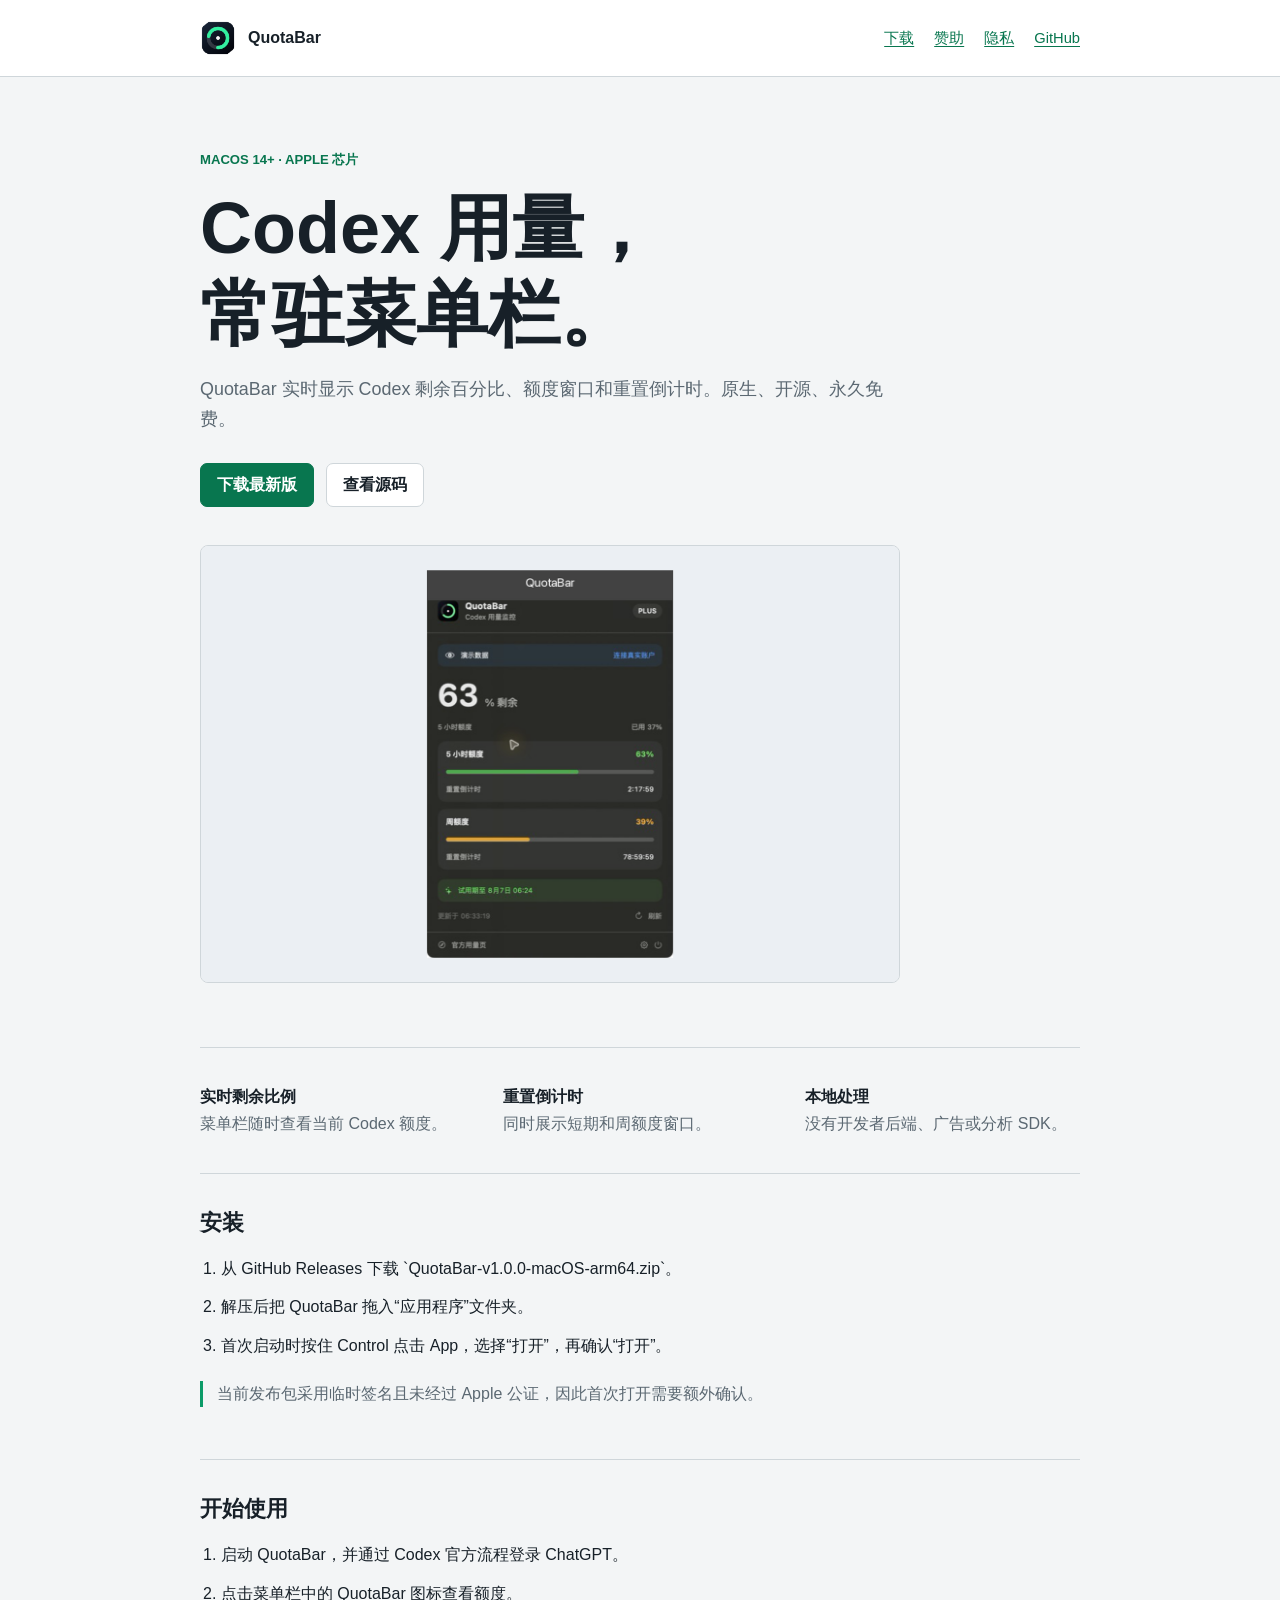
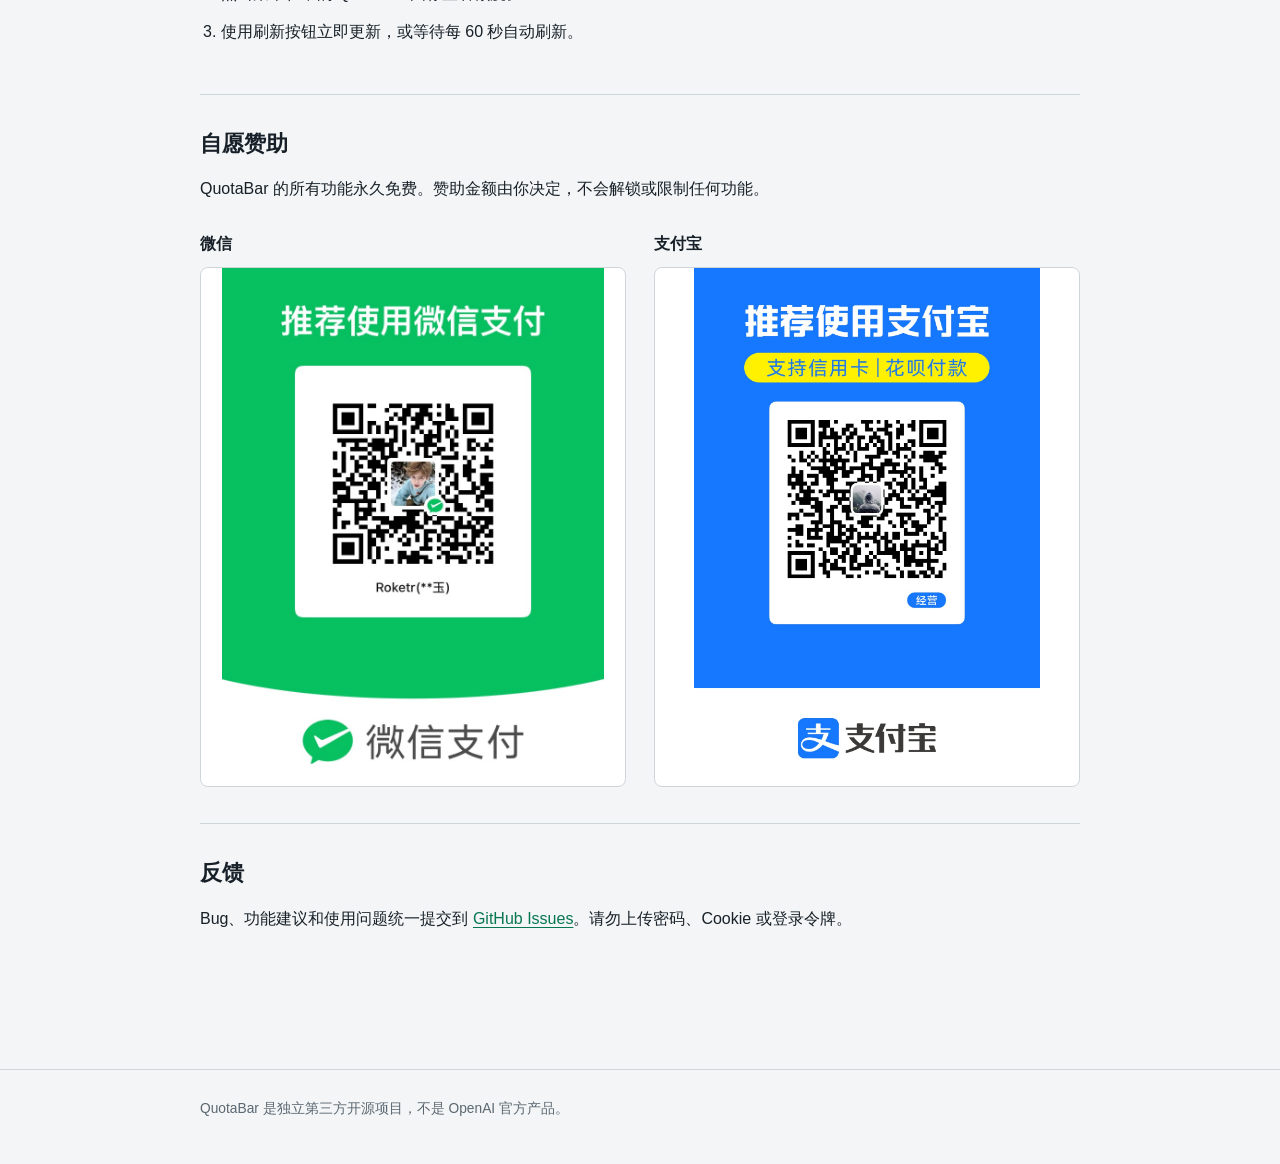
==== docs/index.html @ 38ab8e51 "Release QuotaBar 1.0.0 as free open-source app" ====
<!doctype html>
<html lang="zh-CN">
<head>
  <meta charset="utf-8">
  <meta name="viewport" content="width=device-width, initial-scale=1">
  <meta name="description" content="QuotaBar 下载、使用帮助与自愿赞助。">
  <title>QuotaBar - Codex 用量菜单栏</title>
  <link rel="icon" href="assets/quotabar-icon.png">
  <link rel="stylesheet" href="styles.css">
</head>
<body>
  <header class="site-header">
    <div class="site-header__inner">
      <a class="brand" href="index.html">
        <img src="assets/quotabar-icon.png" alt="">
        <span>QuotaBar</span>
      </a>
      <nav aria-label="主要导航">
        <a href="#download">下载</a>
        <a href="#sponsor">赞助</a>
        <a href="privacy.html">隐私</a>
        <a href="https://github.com/RoketrP/QuotaBar">GitHub</a>
      </nav>
    </div>
  </header>

  <main>
    <section class="intro">
      <p class="eyebrow">macOS 14+ · Apple 芯片</p>
      <h1>Codex 用量，<br>常驻菜单栏。</h1>
      <p class="lede">QuotaBar 实时显示 Codex 剩余百分比、额度窗口和重置倒计时。原生、开源、永久免费。</p>
      <div class="actions">
        <a class="button button--primary" href="https://github.com/RoketrP/QuotaBar/releases/latest">下载最新版</a>
        <a class="button" href="https://github.com/RoketrP/QuotaBar">查看源码</a>
      </div>
      <img class="product-shot" src="assets/quotabar-dashboard.png" alt="QuotaBar 实时用量界面">
    </section>

    <section class="section feature-grid" aria-label="主要功能">
      <div><strong>实时剩余比例</strong><br><span>菜单栏随时查看当前 Codex 额度。</span></div>
      <div><strong>重置倒计时</strong><br><span>同时展示短期和周额度窗口。</span></div>
      <div><strong>本地处理</strong><br><span>没有开发者后端、广告或分析 SDK。</span></div>
    </section>

    <section class="section" id="download">
      <h2>安装</h2>
      <ol class="steps">
        <li>从 GitHub Releases 下载 `QuotaBar-v1.0.0-macOS-arm64.zip`。</li>
        <li>解压后把 QuotaBar 拖入“应用程序”文件夹。</li>
        <li>首次启动时按住 Control 点击 App，选择“打开”，再确认“打开”。</li>
      </ol>
      <p class="notice">当前发布包采用临时签名且未经过 Apple 公证，因此首次打开需要额外确认。</p>
    </section>

    <section class="section">
      <h2>开始使用</h2>
      <ol class="steps">
        <li>启动 QuotaBar，并通过 Codex 官方流程登录 ChatGPT。</li>
        <li>点击菜单栏中的 QuotaBar 图标查看额度。</li>
        <li>使用刷新按钮立即更新，或等待每 60 秒自动刷新。</li>
      </ol>
    </section>

    <section class="section" id="sponsor">
      <h2>自愿赞助</h2>
      <p>QuotaBar 的所有功能永久免费。赞助金额由你决定，不会解锁或限制任何功能。</p>
      <div class="sponsor-grid">
        <figure>
          <figcaption>微信</figcaption>
          <img src="assets/sponsor-wechat.jpg" alt="微信收款码">
        </figure>
        <figure>
          <figcaption>支付宝</figcaption>
          <img src="assets/sponsor-alipay.jpg" alt="支付宝收款码">
        </figure>
      </div>
    </section>

    <section class="section">
      <h2>反馈</h2>
      <p>Bug、功能建议和使用问题统一提交到 <a href="https://github.com/RoketrP/QuotaBar/issues">GitHub Issues</a>。请勿上传密码、Cookie 或登录令牌。</p>
    </section>
  </main>

  <footer class="site-footer">
    <div class="site-footer__inner">QuotaBar 是独立第三方开源项目，不是 OpenAI 官方产品。</div>
  </footer>
</body>
</html>
---- docs/styles.css ----
:root {
  color-scheme: light dark;
  --paper: #f3f5f6;
  --ink: #172028;
  --muted: #5b6872;
  --line: #cfd6da;
  --accent: #0b9b68;
  --accent-dark: #08764f;
  --panel: #ffffff;
}

* {
  box-sizing: border-box;
}

html {
  font-family: "Avenir Next", "PingFang SC", "Hiragino Sans GB", sans-serif;
  line-height: 1.65;
  background: var(--paper);
  color: var(--ink);
}

body {
  margin: 0;
}

a {
  color: var(--accent-dark);
  text-underline-offset: 0.2em;
}

.site-header {
  border-bottom: 1px solid var(--line);
  background: var(--panel);
}

.site-header__inner,
main,
.site-footer__inner {
  width: min(880px, calc(100% - 40px));
  margin: 0 auto;
}

.site-header__inner {
  min-height: 76px;
  display: flex;
  align-items: center;
  justify-content: space-between;
  gap: 24px;
}

.brand {
  display: flex;
  align-items: center;
  gap: 12px;
  color: var(--ink);
  text-decoration: none;
  font-weight: 700;
}

.brand img {
  width: 36px;
  height: 36px;
  border-radius: 8px;
}

nav {
  display: flex;
  gap: 20px;
  font-size: 0.92rem;
}

main {
  padding: 72px 0 84px;
}

.intro {
  max-width: 700px;
  margin-bottom: 64px;
}

h1,
h2 {
  letter-spacing: 0;
  line-height: 1.2;
}

h1 {
  margin: 0 0 18px;
  font-size: clamp(2.15rem, 7vw, 4.5rem);
  font-weight: 750;
}

h2 {
  margin: 0 0 20px;
  font-size: 1.35rem;
}

p {
  margin: 0 0 1em;
}

.lede {
  color: var(--muted);
  font-size: 1.12rem;
}

.eyebrow {
  margin-bottom: 14px;
  color: var(--accent-dark);
  font-size: 0.82rem;
  font-weight: 700;
  text-transform: uppercase;
}

.actions {
  display: flex;
  flex-wrap: wrap;
  gap: 12px;
  margin: 28px 0 38px;
}

.button {
  display: inline-flex;
  align-items: center;
  min-height: 42px;
  padding: 8px 16px;
  border: 1px solid var(--line);
  border-radius: 7px;
  color: var(--ink);
  background: var(--panel);
  font-weight: 650;
  text-decoration: none;
}

.button--primary {
  border-color: var(--accent-dark);
  color: #ffffff;
  background: var(--accent-dark);
}

.product-shot {
  display: block;
  width: 100%;
  border: 1px solid var(--line);
  border-radius: 8px;
}

.section {
  padding: 36px 0;
  border-top: 1px solid var(--line);
}

.feature-grid {
  display: grid;
  grid-template-columns: repeat(3, minmax(0, 1fr));
  gap: 28px;
}

.feature-grid span,
.notice {
  color: var(--muted);
}

.notice {
  margin-top: 22px;
  padding-left: 14px;
  border-left: 3px solid var(--accent);
}

.sponsor-grid {
  display: grid;
  grid-template-columns: repeat(2, minmax(0, 1fr));
  gap: 28px;
  margin-top: 28px;
}

.sponsor-grid figure {
  margin: 0;
}

.sponsor-grid figcaption {
  margin-bottom: 10px;
  font-weight: 700;
}

.sponsor-grid img {
  display: block;
  width: 100%;
  max-height: 520px;
  border: 1px solid var(--line);
  border-radius: 8px;
  object-fit: contain;
  background: #ffffff;
}

.steps,
.plain-list {
  margin: 0;
  padding-left: 1.3rem;
}

.steps li,
.plain-list li {
  margin: 0 0 12px;
}

.status-line {
  display: grid;
  grid-template-columns: 10px 1fr;
  gap: 12px;
  align-items: start;
  margin: 18px 0;
}

.status-line::before {
  content: "";
  width: 10px;
  height: 10px;
  margin-top: 0.5em;
  border-radius: 50%;
  background: var(--accent);
}

.site-footer {
  border-top: 1px solid var(--line);
  color: var(--muted);
}

.site-footer__inner {
  padding: 28px 0 44px;
  font-size: 0.86rem;
}

@media (max-width: 620px) {
  .site-header__inner {
    align-items: flex-start;
    flex-direction: column;
    padding: 18px 0;
  }

  main {
    padding-top: 48px;
  }

  nav {
    width: 100%;
    justify-content: space-between;
  }

  .feature-grid,
  .sponsor-grid {
    grid-template-columns: 1fr;
  }
}

@media (prefers-color-scheme: dark) {
  :root {
    --paper: #171c20;
    --ink: #f2f5f6;
    --muted: #a9b3b9;
    --line: #354047;
    --accent: #39d692;
    --accent-dark: #6ee4ae;
    --panel: #1f262b;
  }
}
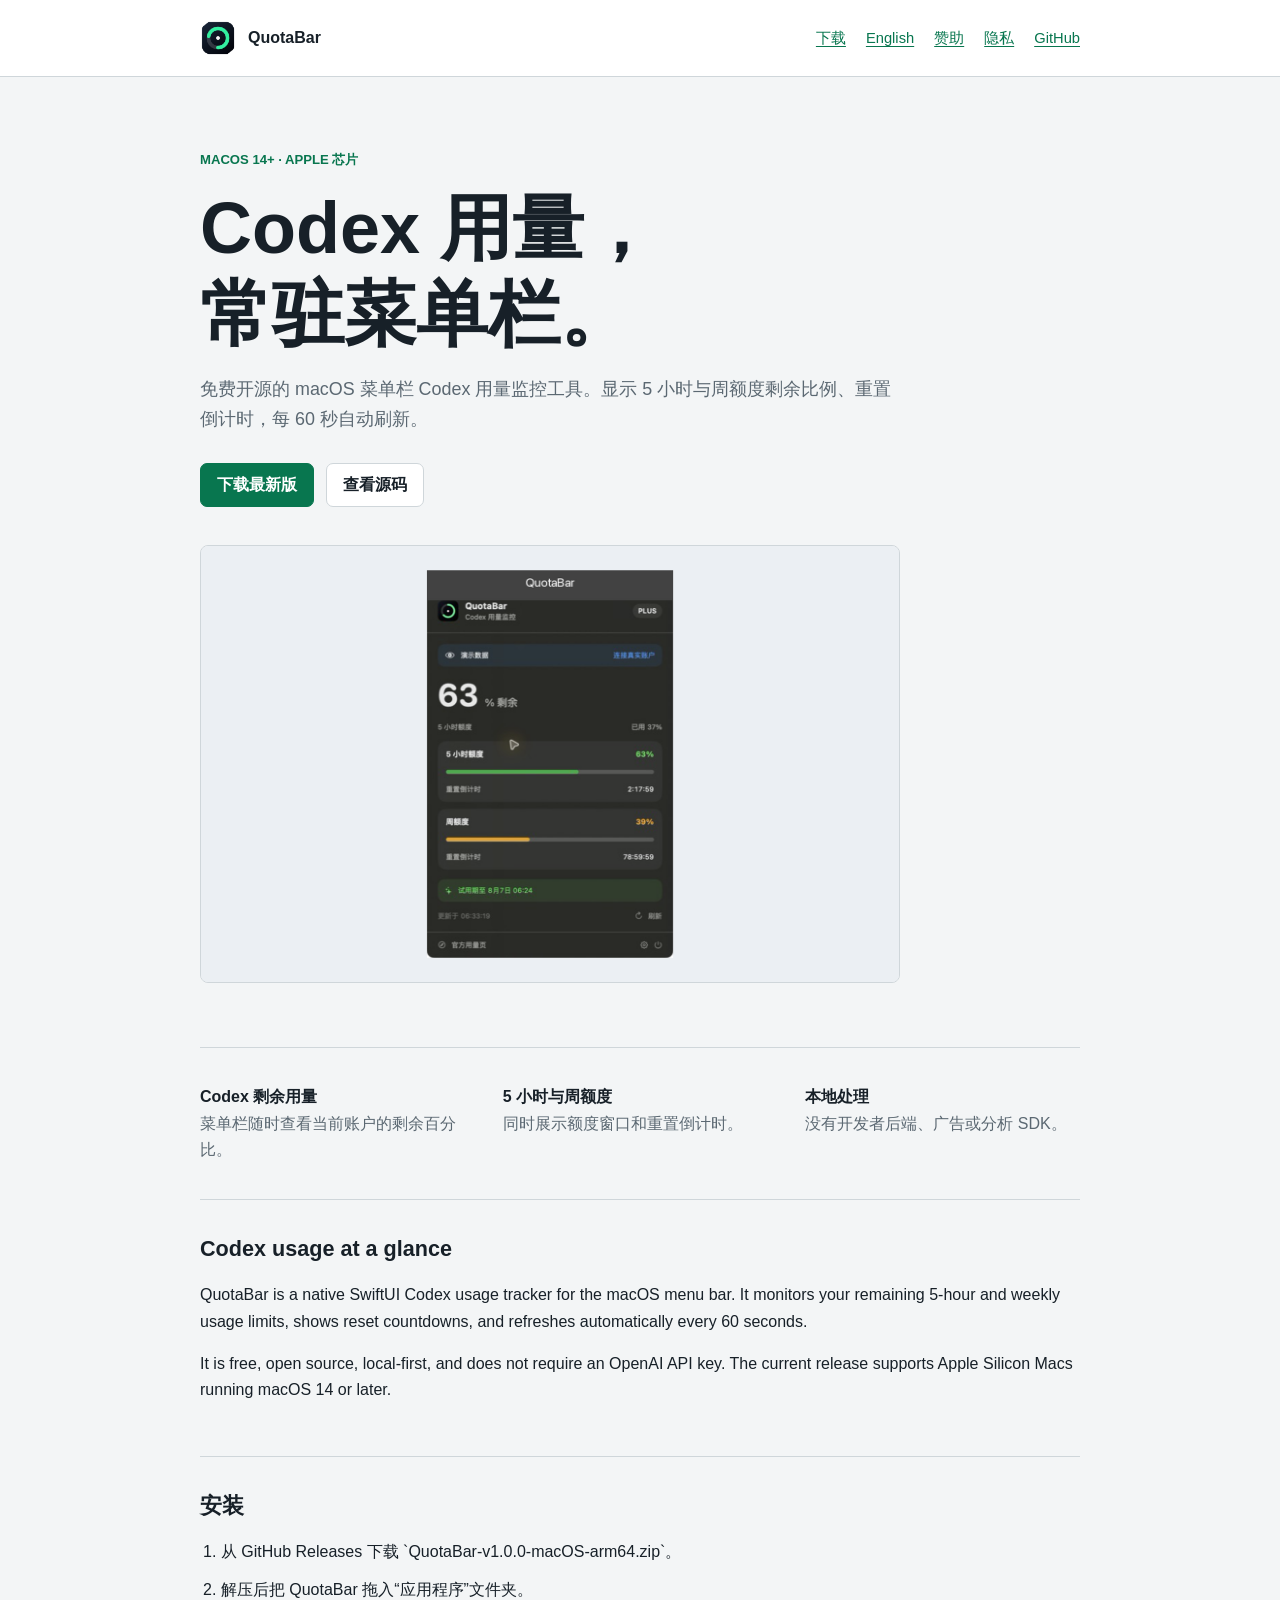
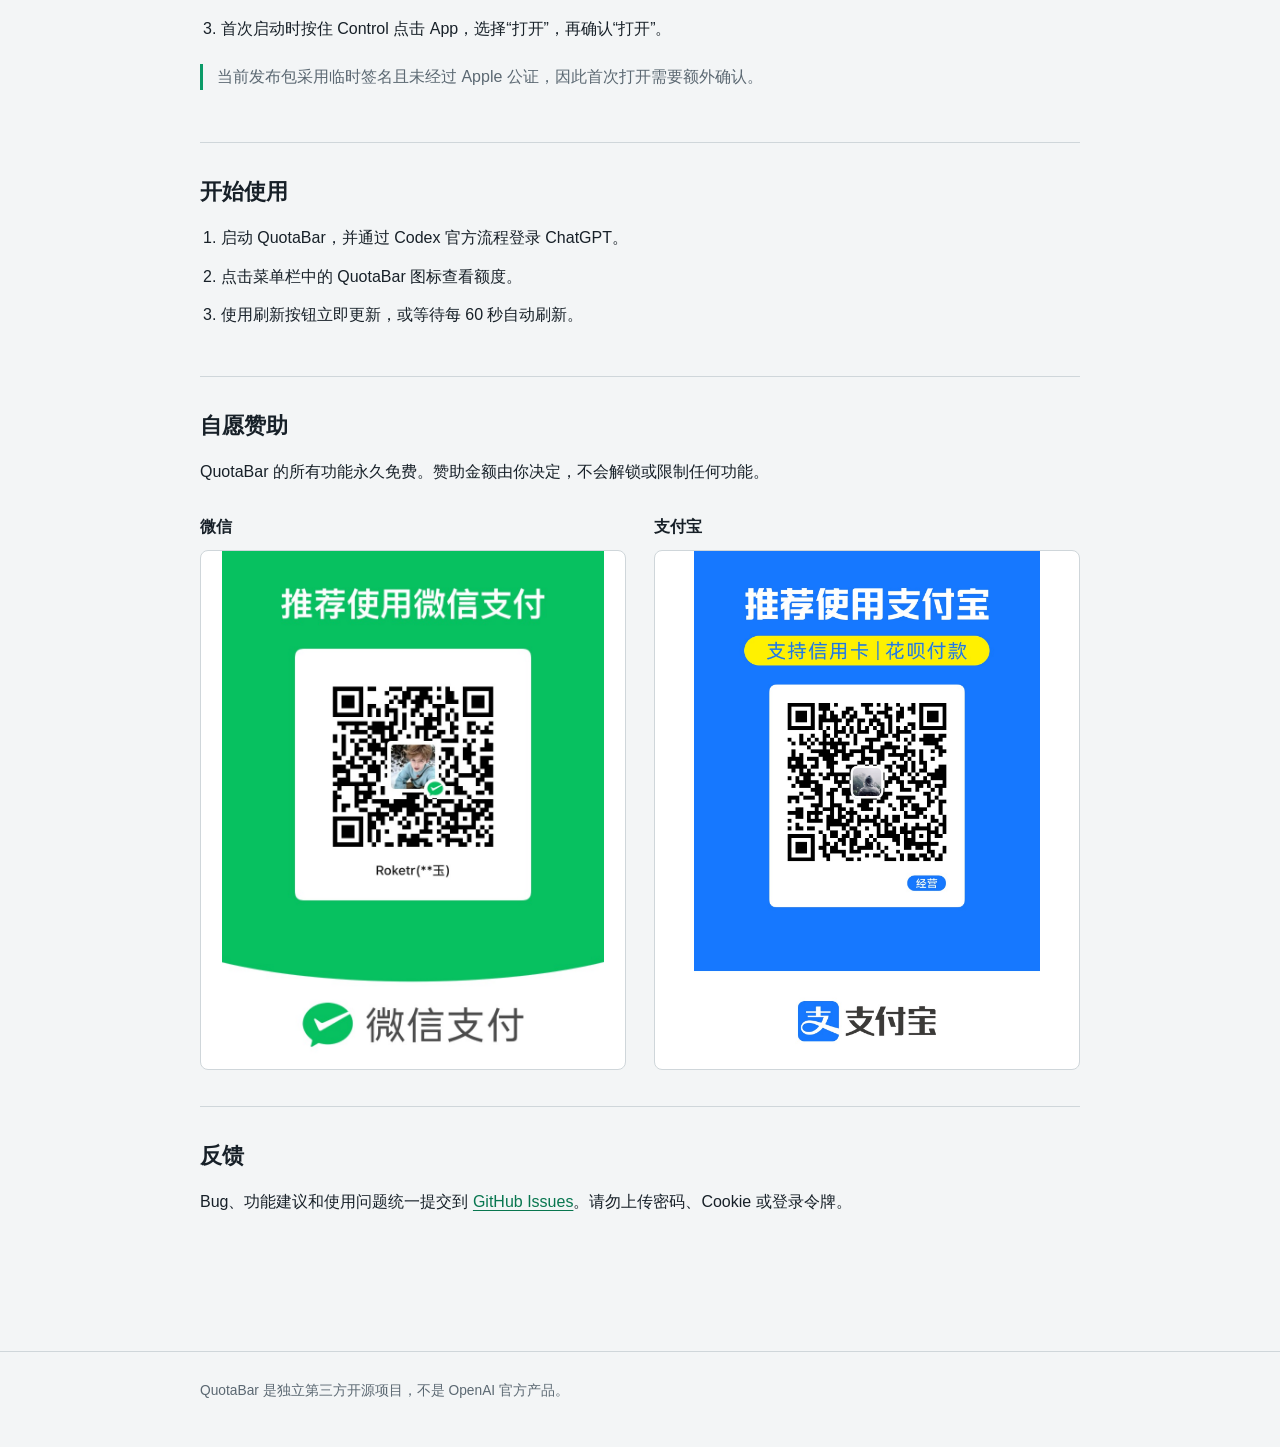
==== commit 7294eb6c: "Improve repository discoverability" ====
--- a/docs/index.html
+++ b/docs/index.html
@@ -3,10 +3,45 @@
 <head>
   <meta charset="utf-8">
   <meta name="viewport" content="width=device-width, initial-scale=1">
-  <meta name="description" content="QuotaBar 下载、使用帮助与自愿赞助。">
-  <title>QuotaBar - Codex 用量菜单栏</title>
+  <meta name="description" content="QuotaBar 是免费开源的 macOS 菜单栏 Codex 用量监控工具，显示 5 小时与周额度剩余比例、重置倒计时，每 60 秒自动刷新。">
+  <meta name="robots" content="index, follow">
+  <meta name="theme-color" content="#08764f">
+  <link rel="canonical" href="https://roketrp.github.io/QuotaBar/">
+  <meta property="og:type" content="website">
+  <meta property="og:site_name" content="QuotaBar">
+  <meta property="og:title" content="QuotaBar - Codex Usage Tracker for macOS">
+  <meta property="og:description" content="在 macOS 菜单栏查看 Codex 5 小时与周额度、剩余百分比和重置倒计时。免费、开源、本地优先。">
+  <meta property="og:url" content="https://roketrp.github.io/QuotaBar/">
+  <meta property="og:image" content="https://roketrp.github.io/QuotaBar/assets/quotabar-dashboard.png">
+  <meta property="og:image:alt" content="QuotaBar 在 macOS 菜单栏显示 Codex 用量与重置时间">
+  <meta name="twitter:card" content="summary_large_image">
+  <meta name="twitter:title" content="QuotaBar - Codex Usage Tracker for macOS">
+  <meta name="twitter:description" content="Free and open-source Codex usage monitor for the macOS menu bar.">
+  <meta name="twitter:image" content="https://roketrp.github.io/QuotaBar/assets/quotabar-dashboard.png">
+  <title>QuotaBar - 免费开源的 Codex 用量监控与 macOS 菜单栏工具</title>
   <link rel="icon" href="assets/quotabar-icon.png">
   <link rel="stylesheet" href="styles.css">
+  <script type="application/ld+json">
+  {
+    "@context": "https://schema.org",
+    "@type": "SoftwareApplication",
+    "name": "QuotaBar",
+    "alternateName": "Codex Usage Tracker for macOS",
+    "description": "Free and open-source Codex usage tracker for the macOS menu bar. Monitor remaining 5-hour and weekly limits and reset countdowns.",
+    "url": "https://roketrp.github.io/QuotaBar/",
+    "downloadUrl": "https://github.com/RoketrP/QuotaBar/releases/latest",
+    "codeRepository": "https://github.com/RoketrP/QuotaBar",
+    "softwareVersion": "1.0.0",
+    "operatingSystem": "macOS 14 or later",
+    "applicationCategory": "UtilitiesApplication",
+    "license": "https://opensource.org/license/mit",
+    "offers": {
+      "@type": "Offer",
+      "price": "0",
+      "priceCurrency": "CNY"
+    }
+  }
+  </script>
 </head>
 <body>
   <header class="site-header">
@@ -17,6 +52,7 @@
       </a>
       <nav aria-label="主要导航">
         <a href="#download">下载</a>
+        <a href="#english">English</a>
         <a href="#sponsor">赞助</a>
         <a href="privacy.html">隐私</a>
         <a href="https://github.com/RoketrP/QuotaBar">GitHub</a>
@@ -28,7 +64,7 @@
     <section class="intro">
       <p class="eyebrow">macOS 14+ · Apple 芯片</p>
       <h1>Codex 用量，<br>常驻菜单栏。</h1>
-      <p class="lede">QuotaBar 实时显示 Codex 剩余百分比、额度窗口和重置倒计时。原生、开源、永久免费。</p>
+      <p class="lede">免费开源的 macOS 菜单栏 Codex 用量监控工具。显示 5 小时与周额度剩余比例、重置倒计时，每 60 秒自动刷新。</p>
       <div class="actions">
         <a class="button button--primary" href="https://github.com/RoketrP/QuotaBar/releases/latest">下载最新版</a>
         <a class="button" href="https://github.com/RoketrP/QuotaBar">查看源码</a>
@@ -37,9 +73,15 @@
     </section>
 
     <section class="section feature-grid" aria-label="主要功能">
-      <div><strong>实时剩余比例</strong><br><span>菜单栏随时查看当前 Codex 额度。</span></div>
-      <div><strong>重置倒计时</strong><br><span>同时展示短期和周额度窗口。</span></div>
+      <div><strong>Codex 剩余用量</strong><br><span>菜单栏随时查看当前账户的剩余百分比。</span></div>
+      <div><strong>5 小时与周额度</strong><br><span>同时展示额度窗口和重置倒计时。</span></div>
       <div><strong>本地处理</strong><br><span>没有开发者后端、广告或分析 SDK。</span></div>
+    </section>
+
+    <section class="section" id="english" lang="en">
+      <h2>Codex usage at a glance</h2>
+      <p>QuotaBar is a native SwiftUI Codex usage tracker for the macOS menu bar. It monitors your remaining 5-hour and weekly usage limits, shows reset countdowns, and refreshes automatically every 60 seconds.</p>
+      <p>It is free, open source, local-first, and does not require an OpenAI API key. The current release supports Apple Silicon Macs running macOS 14 or later.</p>
     </section>
 
     <section class="section" id="download">
--- a/docs/styles.css
+++ b/docs/styles.css
@@ -66,6 +66,7 @@
 
 nav {
   display: flex;
+  flex-wrap: wrap;
   gap: 20px;
   font-size: 0.92rem;
 }
@@ -245,7 +246,7 @@
 
   nav {
     width: 100%;
-    justify-content: space-between;
+    gap: 10px 18px;
   }
 
   .feature-grid,
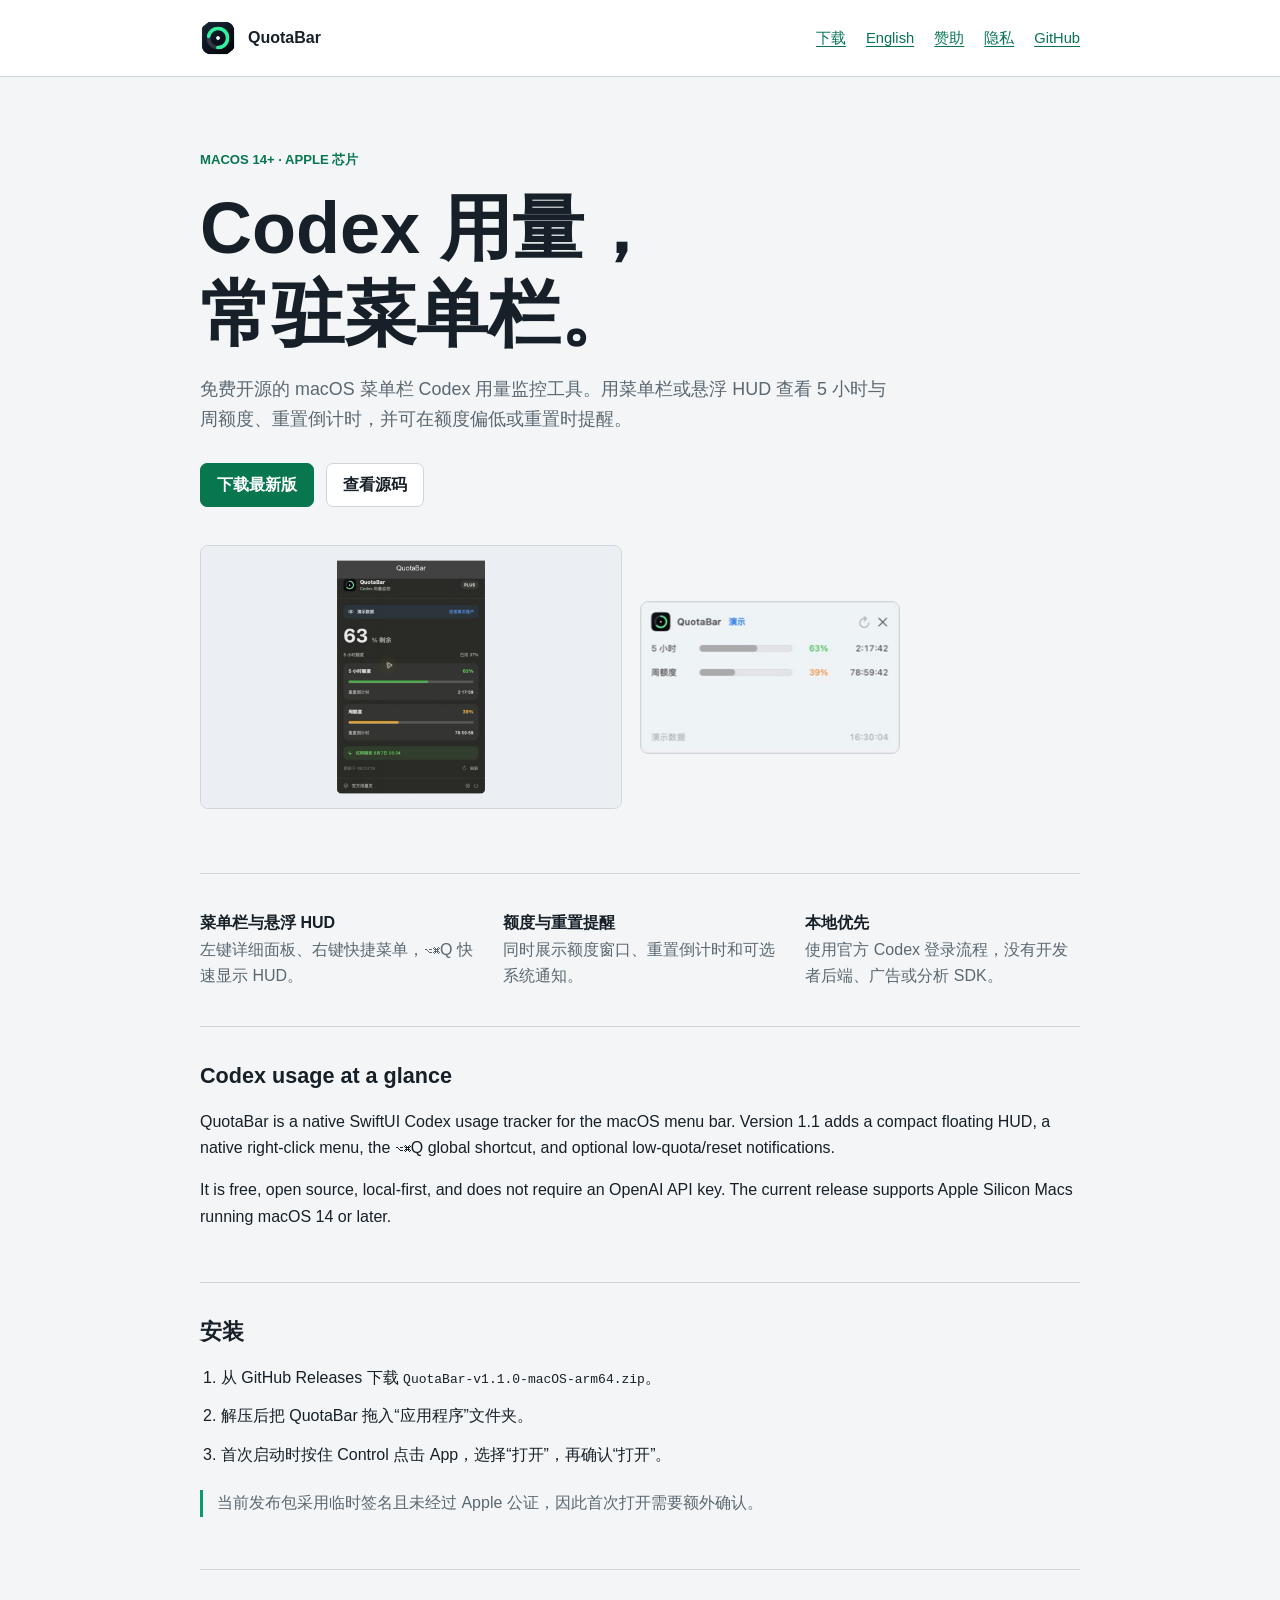
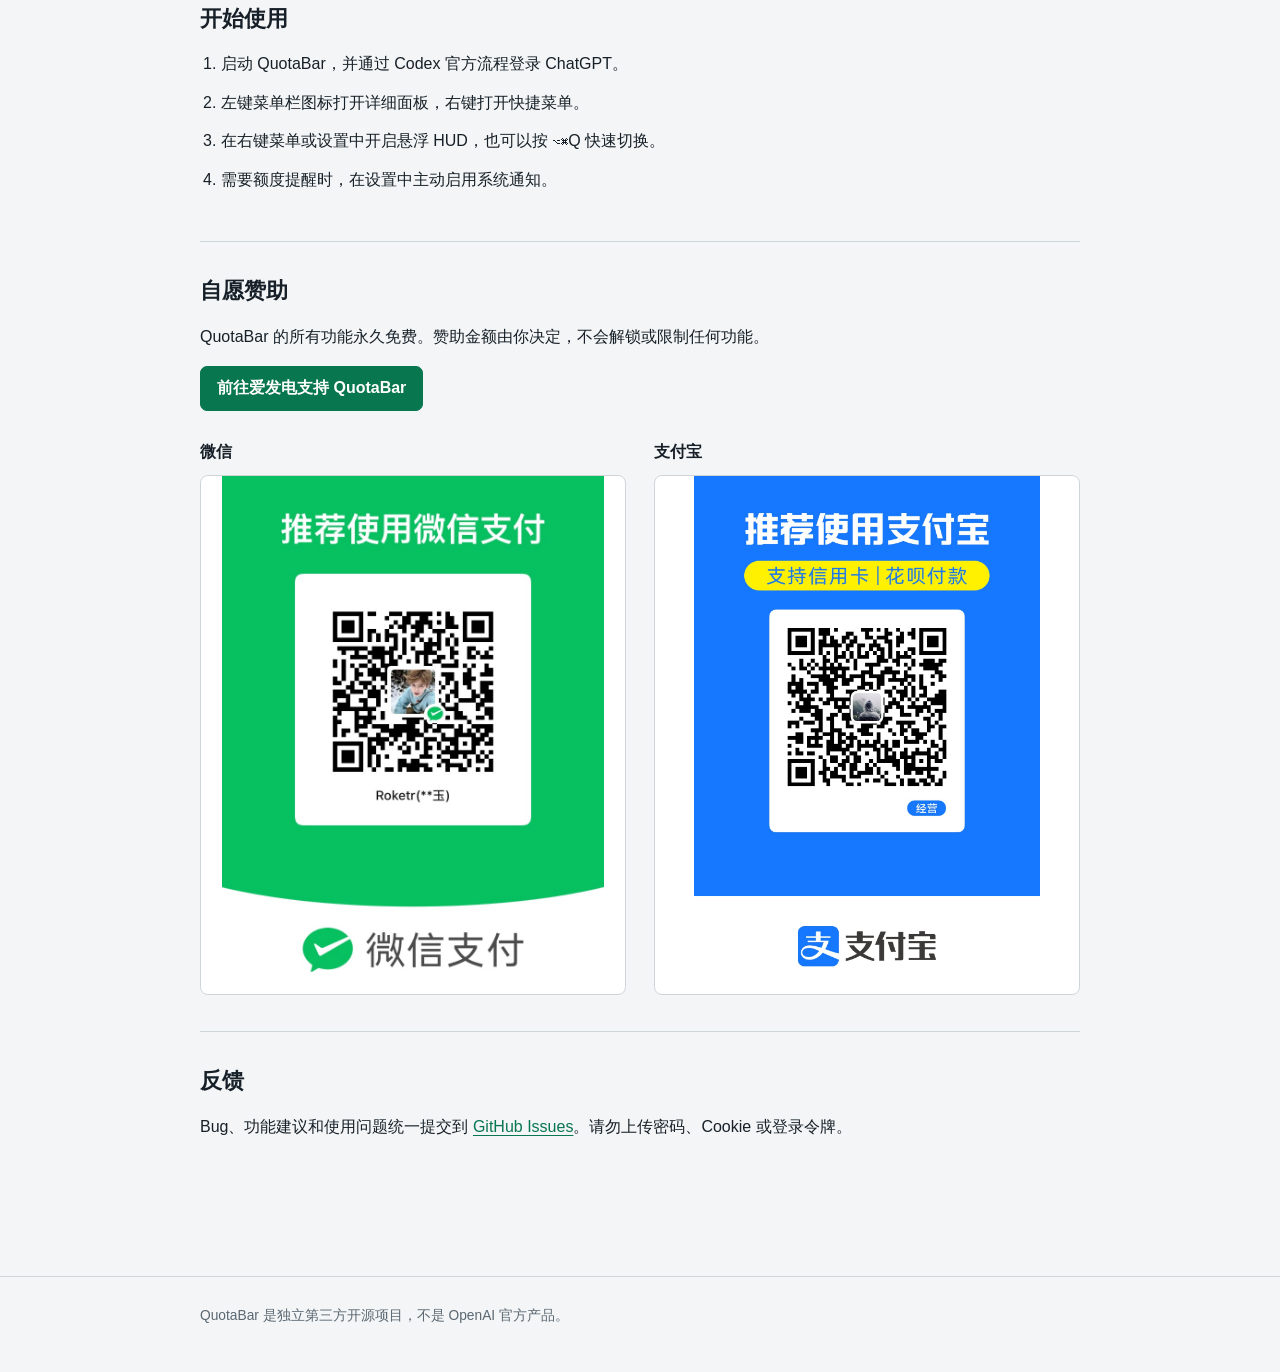
==== commit a3939e12: "Prepare QuotaBar v1.1 release (#1)" ====
--- a/docs/index.html
+++ b/docs/index.html
@@ -3,21 +3,23 @@
 <head>
   <meta charset="utf-8">
   <meta name="viewport" content="width=device-width, initial-scale=1">
-  <meta name="description" content="QuotaBar 是免费开源的 macOS 菜单栏 Codex 用量监控工具，显示 5 小时与周额度剩余比例、重置倒计时，每 60 秒自动刷新。">
+  <meta name="description" content="QuotaBar 是免费开源的 macOS 菜单栏 Codex 用量监控工具，提供悬浮 HUD、5 小时与周额度、重置倒计时和可选额度提醒。">
   <meta name="robots" content="index, follow">
   <meta name="theme-color" content="#08764f">
   <link rel="canonical" href="https://roketrp.github.io/QuotaBar/">
   <meta property="og:type" content="website">
   <meta property="og:site_name" content="QuotaBar">
   <meta property="og:title" content="QuotaBar - Codex Usage Tracker for macOS">
-  <meta property="og:description" content="在 macOS 菜单栏查看 Codex 5 小时与周额度、剩余百分比和重置倒计时。免费、开源、本地优先。">
+  <meta property="og:description" content="在 macOS 菜单栏与悬浮 HUD 查看 Codex 5 小时和周额度、重置倒计时与低额度提醒。免费、开源、本地优先。">
   <meta property="og:url" content="https://roketrp.github.io/QuotaBar/">
-  <meta property="og:image" content="https://roketrp.github.io/QuotaBar/assets/quotabar-dashboard.png">
+  <meta property="og:image" content="https://roketrp.github.io/QuotaBar/assets/quotabar-social-card.png">
+  <meta property="og:image:width" content="1200">
+  <meta property="og:image:height" content="630">
   <meta property="og:image:alt" content="QuotaBar 在 macOS 菜单栏显示 Codex 用量与重置时间">
   <meta name="twitter:card" content="summary_large_image">
   <meta name="twitter:title" content="QuotaBar - Codex Usage Tracker for macOS">
   <meta name="twitter:description" content="Free and open-source Codex usage monitor for the macOS menu bar.">
-  <meta name="twitter:image" content="https://roketrp.github.io/QuotaBar/assets/quotabar-dashboard.png">
+  <meta name="twitter:image" content="https://roketrp.github.io/QuotaBar/assets/quotabar-social-card.png">
   <title>QuotaBar - 免费开源的 Codex 用量监控与 macOS 菜单栏工具</title>
   <link rel="icon" href="assets/quotabar-icon.png">
   <link rel="stylesheet" href="styles.css">
@@ -31,7 +33,7 @@
     "url": "https://roketrp.github.io/QuotaBar/",
     "downloadUrl": "https://github.com/RoketrP/QuotaBar/releases/latest",
     "codeRepository": "https://github.com/RoketrP/QuotaBar",
-    "softwareVersion": "1.0.0",
+    "softwareVersion": "1.1.0",
     "operatingSystem": "macOS 14 or later",
     "applicationCategory": "UtilitiesApplication",
     "license": "https://opensource.org/license/mit",
@@ -64,30 +66,33 @@
     <section class="intro">
       <p class="eyebrow">macOS 14+ · Apple 芯片</p>
       <h1>Codex 用量，<br>常驻菜单栏。</h1>
-      <p class="lede">免费开源的 macOS 菜单栏 Codex 用量监控工具。显示 5 小时与周额度剩余比例、重置倒计时，每 60 秒自动刷新。</p>
+      <p class="lede">免费开源的 macOS 菜单栏 Codex 用量监控工具。用菜单栏或悬浮 HUD 查看 5 小时与周额度、重置倒计时，并可在额度偏低或重置时提醒。</p>
       <div class="actions">
         <a class="button button--primary" href="https://github.com/RoketrP/QuotaBar/releases/latest">下载最新版</a>
         <a class="button" href="https://github.com/RoketrP/QuotaBar">查看源码</a>
       </div>
-      <img class="product-shot" src="assets/quotabar-dashboard.png" alt="QuotaBar 实时用量界面">
+      <div class="product-shots">
+        <img class="product-shot" src="assets/quotabar-dashboard.png" alt="QuotaBar 详细用量面板">
+        <img class="product-shot product-shot--hud" src="assets/quotabar-hud-v1.1.png" alt="QuotaBar v1.1 悬浮 HUD">
+      </div>
     </section>
 
     <section class="section feature-grid" aria-label="主要功能">
-      <div><strong>Codex 剩余用量</strong><br><span>菜单栏随时查看当前账户的剩余百分比。</span></div>
-      <div><strong>5 小时与周额度</strong><br><span>同时展示额度窗口和重置倒计时。</span></div>
-      <div><strong>本地处理</strong><br><span>没有开发者后端、广告或分析 SDK。</span></div>
+      <div><strong>菜单栏与悬浮 HUD</strong><br><span>左键详细面板、右键快捷菜单，⌥⌘Q 快速显示 HUD。</span></div>
+      <div><strong>额度与重置提醒</strong><br><span>同时展示额度窗口、重置倒计时和可选系统通知。</span></div>
+      <div><strong>本地优先</strong><br><span>使用官方 Codex 登录流程，没有开发者后端、广告或分析 SDK。</span></div>
     </section>
 
     <section class="section" id="english" lang="en">
       <h2>Codex usage at a glance</h2>
-      <p>QuotaBar is a native SwiftUI Codex usage tracker for the macOS menu bar. It monitors your remaining 5-hour and weekly usage limits, shows reset countdowns, and refreshes automatically every 60 seconds.</p>
+      <p>QuotaBar is a native SwiftUI Codex usage tracker for the macOS menu bar. Version 1.1 adds a compact floating HUD, a native right-click menu, the ⌥⌘Q global shortcut, and optional low-quota/reset notifications.</p>
       <p>It is free, open source, local-first, and does not require an OpenAI API key. The current release supports Apple Silicon Macs running macOS 14 or later.</p>
     </section>
 
     <section class="section" id="download">
       <h2>安装</h2>
       <ol class="steps">
-        <li>从 GitHub Releases 下载 `QuotaBar-v1.0.0-macOS-arm64.zip`。</li>
+        <li>从 GitHub Releases 下载 <code>QuotaBar-v1.1.0-macOS-arm64.zip</code>。</li>
         <li>解压后把 QuotaBar 拖入“应用程序”文件夹。</li>
         <li>首次启动时按住 Control 点击 App，选择“打开”，再确认“打开”。</li>
       </ol>
@@ -98,14 +103,16 @@
       <h2>开始使用</h2>
       <ol class="steps">
         <li>启动 QuotaBar，并通过 Codex 官方流程登录 ChatGPT。</li>
-        <li>点击菜单栏中的 QuotaBar 图标查看额度。</li>
-        <li>使用刷新按钮立即更新，或等待每 60 秒自动刷新。</li>
+        <li>左键菜单栏图标打开详细面板，右键打开快捷菜单。</li>
+        <li>在右键菜单或设置中开启悬浮 HUD，也可以按 ⌥⌘Q 快速切换。</li>
+        <li>需要额度提醒时，在设置中主动启用系统通知。</li>
       </ol>
     </section>
 
     <section class="section" id="sponsor">
       <h2>自愿赞助</h2>
       <p>QuotaBar 的所有功能永久免费。赞助金额由你决定，不会解锁或限制任何功能。</p>
+      <p><a class="button button--primary" href="https://afdian.com/a/codex_used">前往爱发电支持 QuotaBar</a></p>
       <div class="sponsor-grid">
         <figure>
           <figcaption>微信</figcaption>
--- a/docs/styles.css
+++ b/docs/styles.css
@@ -147,6 +147,17 @@
   border-radius: 8px;
 }
 
+.product-shots {
+  display: grid;
+  grid-template-columns: minmax(0, 1fr) minmax(260px, 0.55fr);
+  gap: 18px;
+  align-items: center;
+}
+
+.product-shot--hud {
+  background: transparent;
+}
+
 .section {
   padding: 36px 0;
   border-top: 1px solid var(--line);
@@ -250,7 +261,8 @@
   }
 
   .feature-grid,
-  .sponsor-grid {
+  .sponsor-grid,
+  .product-shots {
     grid-template-columns: 1fr;
   }
 }
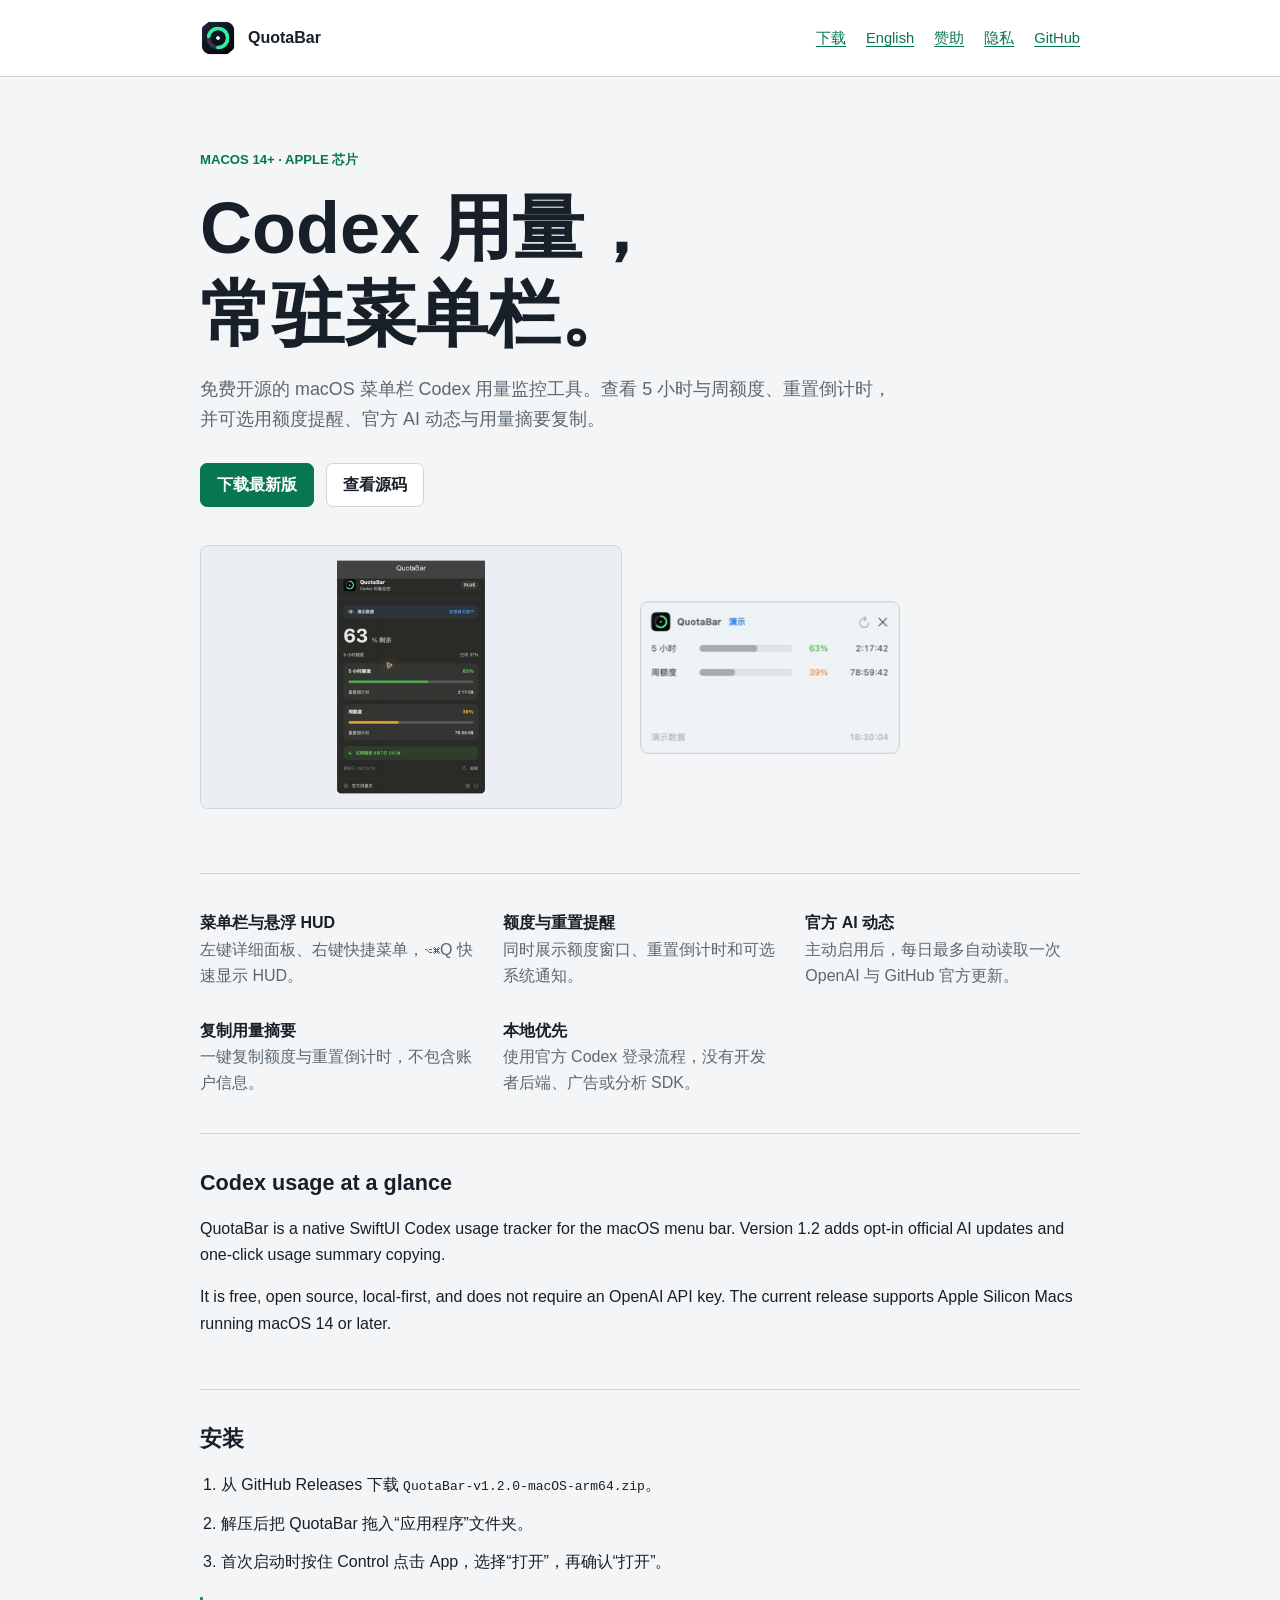
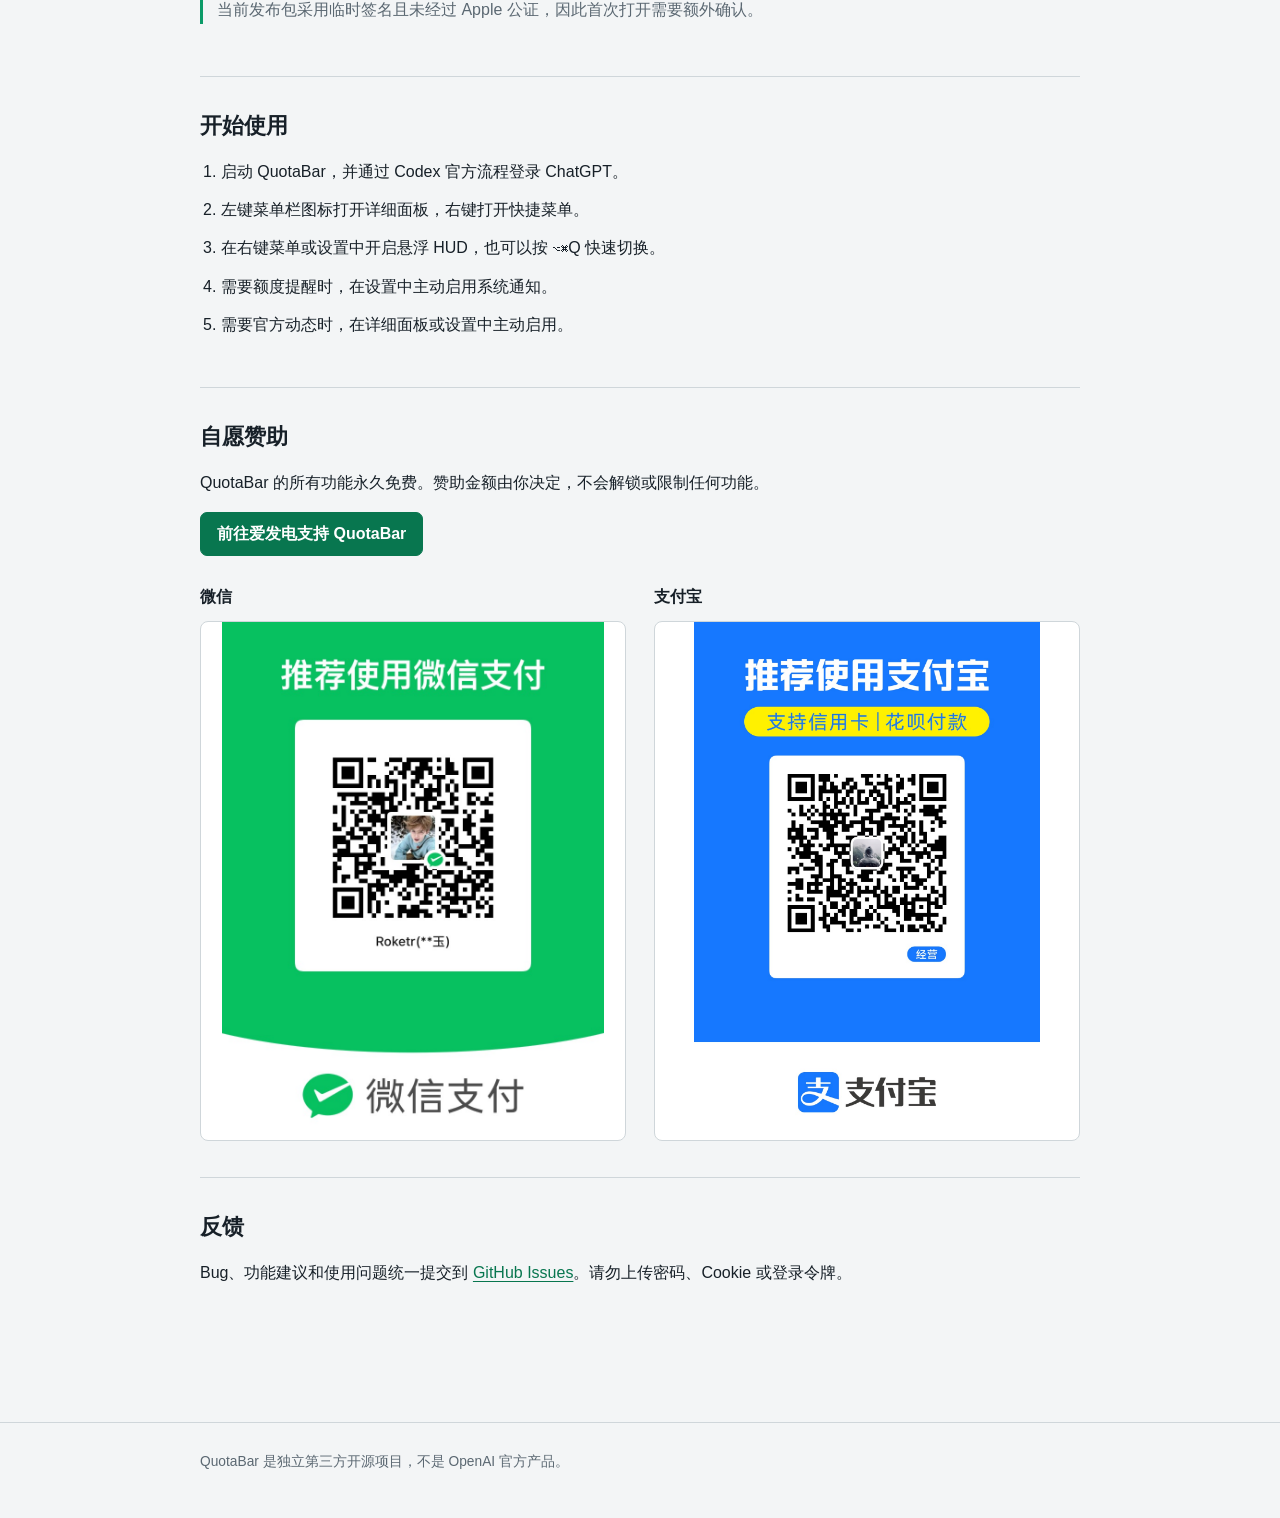
==== commit 0061c154: "feat: add official AI updates and usage summary copy" ====
--- a/docs/index.html
+++ b/docs/index.html
@@ -3,7 +3,7 @@
 <head>
   <meta charset="utf-8">
   <meta name="viewport" content="width=device-width, initial-scale=1">
-  <meta name="description" content="QuotaBar 是免费开源的 macOS 菜单栏 Codex 用量监控工具，提供悬浮 HUD、5 小时与周额度、重置倒计时和可选额度提醒。">
+  <meta name="description" content="QuotaBar 是免费开源的 macOS 菜单栏 Codex 用量监控工具，提供悬浮 HUD、额度提醒、官方 AI 动态和用量摘要复制。">
   <meta name="robots" content="index, follow">
   <meta name="theme-color" content="#08764f">
   <link rel="canonical" href="https://roketrp.github.io/QuotaBar/">
@@ -66,7 +66,7 @@
     <section class="intro">
       <p class="eyebrow">macOS 14+ · Apple 芯片</p>
       <h1>Codex 用量，<br>常驻菜单栏。</h1>
-      <p class="lede">免费开源的 macOS 菜单栏 Codex 用量监控工具。用菜单栏或悬浮 HUD 查看 5 小时与周额度、重置倒计时，并可在额度偏低或重置时提醒。</p>
+      <p class="lede">免费开源的 macOS 菜单栏 Codex 用量监控工具。查看 5 小时与周额度、重置倒计时，并可选用额度提醒、官方 AI 动态与用量摘要复制。</p>
       <div class="actions">
         <a class="button button--primary" href="https://github.com/RoketrP/QuotaBar/releases/latest">下载最新版</a>
         <a class="button" href="https://github.com/RoketrP/QuotaBar">查看源码</a>
@@ -80,19 +80,21 @@
     <section class="section feature-grid" aria-label="主要功能">
       <div><strong>菜单栏与悬浮 HUD</strong><br><span>左键详细面板、右键快捷菜单，⌥⌘Q 快速显示 HUD。</span></div>
       <div><strong>额度与重置提醒</strong><br><span>同时展示额度窗口、重置倒计时和可选系统通知。</span></div>
+      <div><strong>官方 AI 动态</strong><br><span>主动启用后，每日最多自动读取一次 OpenAI 与 GitHub 官方更新。</span></div>
+      <div><strong>复制用量摘要</strong><br><span>一键复制额度与重置倒计时，不包含账户信息。</span></div>
       <div><strong>本地优先</strong><br><span>使用官方 Codex 登录流程，没有开发者后端、广告或分析 SDK。</span></div>
     </section>
 
     <section class="section" id="english" lang="en">
       <h2>Codex usage at a glance</h2>
-      <p>QuotaBar is a native SwiftUI Codex usage tracker for the macOS menu bar. Version 1.1 adds a compact floating HUD, a native right-click menu, the ⌥⌘Q global shortcut, and optional low-quota/reset notifications.</p>
+      <p>QuotaBar is a native SwiftUI Codex usage tracker for the macOS menu bar. Version 1.2 adds opt-in official AI updates and one-click usage summary copying.</p>
       <p>It is free, open source, local-first, and does not require an OpenAI API key. The current release supports Apple Silicon Macs running macOS 14 or later.</p>
     </section>
 
     <section class="section" id="download">
       <h2>安装</h2>
       <ol class="steps">
-        <li>从 GitHub Releases 下载 <code>QuotaBar-v1.1.0-macOS-arm64.zip</code>。</li>
+        <li>从 GitHub Releases 下载 <code>QuotaBar-v1.2.0-macOS-arm64.zip</code>。</li>
         <li>解压后把 QuotaBar 拖入“应用程序”文件夹。</li>
         <li>首次启动时按住 Control 点击 App，选择“打开”，再确认“打开”。</li>
       </ol>
@@ -106,6 +108,7 @@
         <li>左键菜单栏图标打开详细面板，右键打开快捷菜单。</li>
         <li>在右键菜单或设置中开启悬浮 HUD，也可以按 ⌥⌘Q 快速切换。</li>
         <li>需要额度提醒时，在设置中主动启用系统通知。</li>
+        <li>需要官方动态时，在详细面板或设置中主动启用。</li>
       </ol>
     </section>
 
